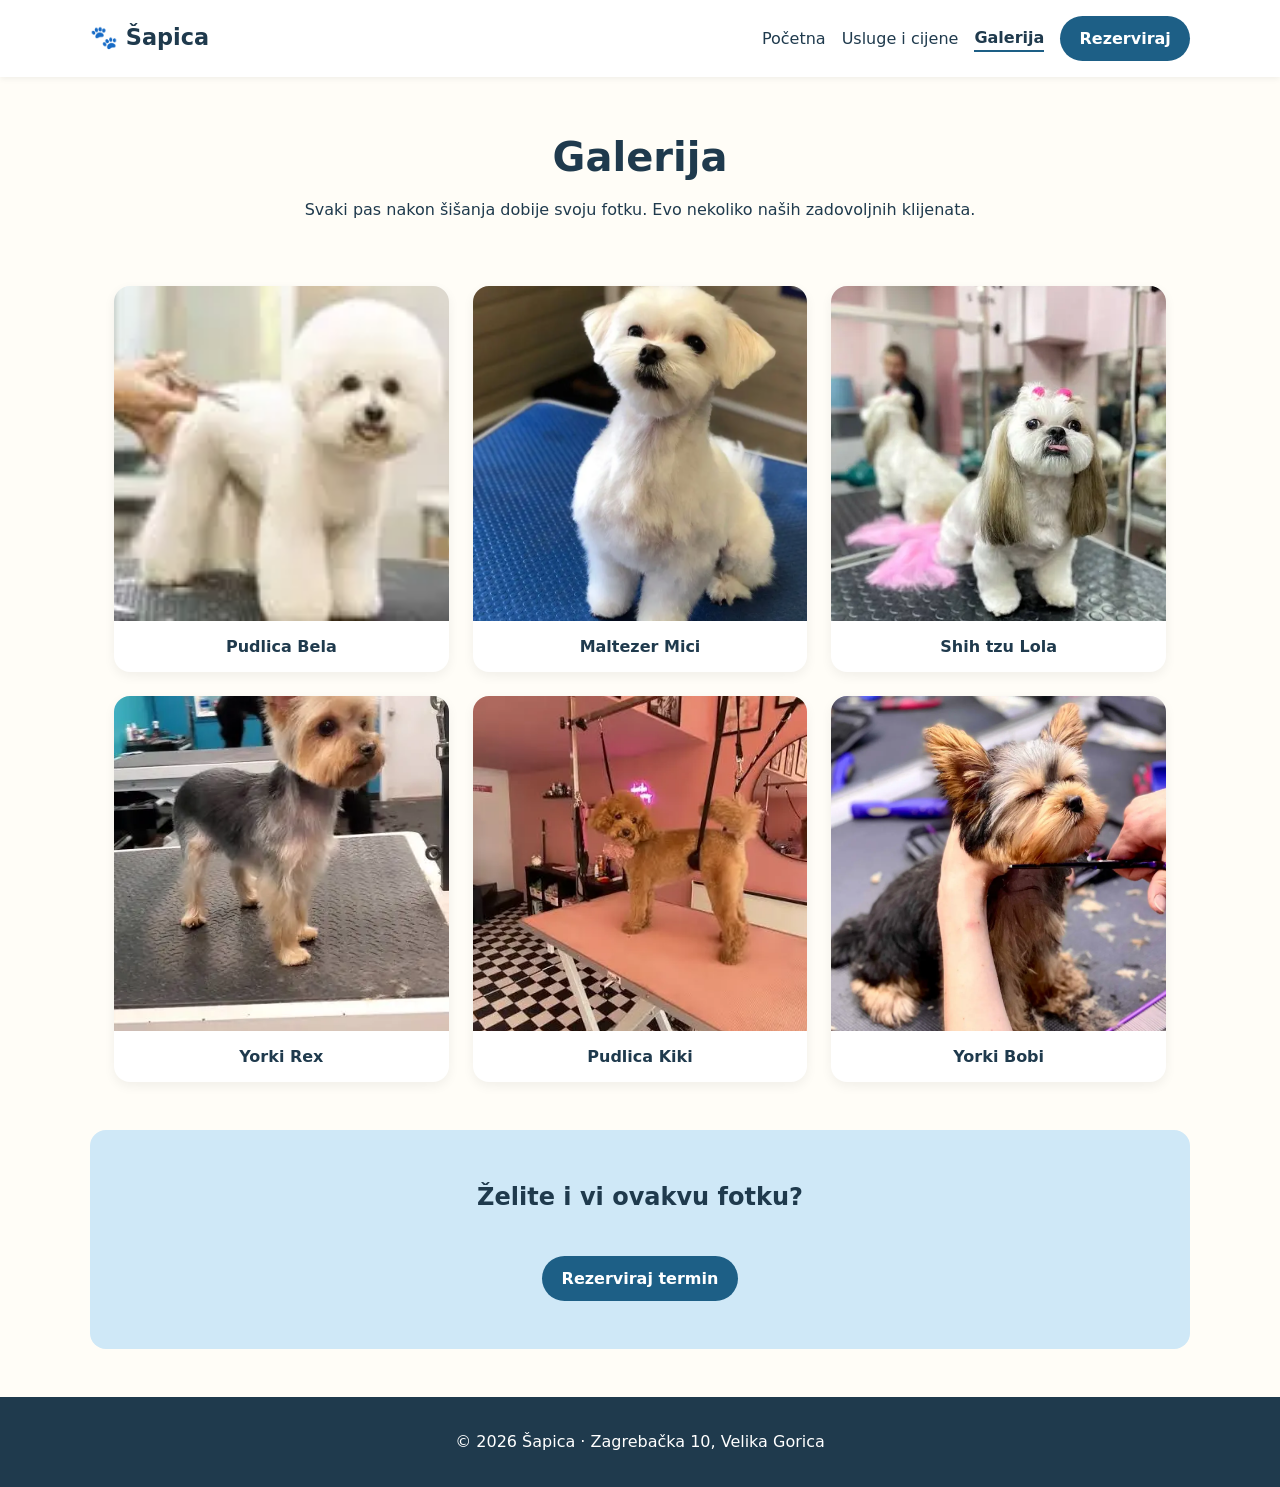
==== galerija.html @ 657484ef "Add files via upload" ====
<!DOCTYPE html>
<html lang="hr">
<head>
  <meta charset="UTF-8">
  <meta name="viewport" content="width=device-width, initial-scale=1.0">
  <title>Galerija – Šapica, Velika Gorica</title>
  <meta name="description" content="Fotografije pasa nakon šišanja u salonu Šapica u Velikoj Gorici: pudlice, maltezeri, shih tzui i yorkiji.">
  <link rel="stylesheet" href="style.css">
</head>
<body>
  <header>
    <a href="index.html" class="logo">🐾 Šapica</a>
    <nav>
      <a href="index.html">Početna</a>
      <a href="usluge.html">Usluge i cijene</a>
      <a href="galerija.html" aria-current="page">Galerija</a>
      <a href="kontakt.html" class="btn">Rezerviraj</a>
    </nav>
  </header>

  <main>
    <section class="naslov-stranice">
      <h1>Galerija</h1>
      <p>Svaki pas nakon šišanja dobije svoju fotku. Evo nekoliko naših zadovoljnih klijenata.</p>
    </section>

    <section class="galerija">
      <figure>
        <img src="slike/pudlica-bijela.webp" alt="Bijela pudlica nakon šišanja" loading="lazy" width="600" height="600">
        <figcaption>Pudlica Bela</figcaption>
      </figure>
      <figure>
        <img src="slike/maltezer-bijeli.webp" alt="Maltezer s kratkom frizurom" loading="lazy" width="600" height="600">
        <figcaption>Maltezer Mici</figcaption>
      </figure>
      <figure>
        <img src="slike/shih-tzu-bijeli.webp" alt="Shih tzu s mašnicom" loading="lazy" width="600" height="600">
        <figcaption>Shih tzu Lola</figcaption>
      </figure>
      <figure>
        <img src="slike/yorkshire-terijer.webp" alt="Yorkshire terijer nakon trimanja" loading="lazy" width="600" height="600">
        <figcaption>Yorki Rex</figcaption>
      </figure>
      <figure>
        <img src="slike/pudlica-smeda.webp" alt="Smeđa pudlica nakon kupanja" loading="lazy" width="600" height="600">
        <figcaption>Pudlica Kiki</figcaption>
      </figure>
      <figure>
        <img src="slike/yorkshire-terijer2.webp" alt="Yorkshire na stolu za šišanje" loading="lazy" width="600" height="600">
        <figcaption>Yorki Bobi</figcaption>
      </figure>
    </section>

    <section class="pravila">
      <h2>Želite i vi ovakvu fotku?</h2>
      <a href="kontakt.html" class="btn">Rezerviraj termin</a>
    </section>
  </main>

  <footer>
    <p>© 2026 Šapica · Zagrebačka 10, Velika Gorica</p>
  </footer>
</body>
</html>
---- style.css ----
:root {
  --plava: #cfe8f7;
  --zuta: #fff3c4;
  --tamna: #1f3a4d;
  --naglasak: #1d5f86;
}

* { box-sizing: border-box; margin: 0; padding: 0; }

body {
  font-family: system-ui, sans-serif;
  color: var(--tamna);
  line-height: 1.6;
  background: #fffdf7;
}

header {
  position: sticky;
  top: 0;
  display: flex;
  justify-content: space-between;
  align-items: center;
  flex-wrap: wrap;
  gap: 1rem;
  padding: 1rem max(1.5rem, calc((100% - 1100px) / 2));
  background: white;
  box-shadow: 0 2px 6px rgba(0,0,0,.06);
}

.logo { font-weight: 700; font-size: 1.4rem; text-decoration: none; color: var(--tamna); }

nav { display: flex; flex-wrap: wrap; gap: 1rem; align-items: center; }
nav a { text-decoration: none; color: var(--tamna); }
nav a:hover { color: var(--naglasak); }

.btn {
  display: inline-block;
  background: var(--naglasak);
  color: white !important;
  padding: .6rem 1.2rem;
  border-radius: 999px;
  text-decoration: none;
  font-weight: 600;
}

.hero {
  background: linear-gradient(135deg, var(--plava), var(--zuta));
  text-align: center;
  padding: 5rem 1.5rem;
}
.hero h1 { font-size: clamp(1.8rem, 5vw, 3rem); max-width: 700px; margin: 0 auto 1rem; }
.hero p { margin-bottom: 1.5rem; }

footer { text-align: center; padding: 2rem; background: var(--tamna); color: white; }

/* Zajednički razmak za sve sekcije unutar main */
main section {
  max-width: 1100px;
  margin: 0 auto;
  padding: 3rem 1.5rem;
}

/* Trenutna stranica u izborniku */
nav a[aria-current="page"] {
  font-weight: 700;
  border-bottom: 2px solid var(--naglasak);
}

/* Naslov stranice */
.naslov-stranice { text-align: center; padding-bottom: 1rem; }
.naslov-stranice h1 { font-size: clamp(1.8rem, 4vw, 2.5rem); margin-bottom: .5rem; }
.napomena {
  display: inline-block;
  margin-top: 1rem;
  background: var(--zuta);
  padding: .4rem 1rem;
  border-radius: 999px;
  font-weight: 600;
}

/* Cjenik u mreži */
.cjenik {
  display: grid;
  grid-template-columns: repeat(auto-fit, minmax(240px, 1fr));
  gap: 1.5rem;
}

.kartica {
  background: white;
  border-radius: 16px;
  padding: 2rem;
  box-shadow: 0 4px 12px rgba(0,0,0,.06);
  text-align: center;
}
.kartica h2 { font-size: 1.3rem; }
.cijena { font-size: 2.5rem; font-weight: 800; color: var(--naglasak); }
.trajanje { color: #555; margin-bottom: 1rem; }

/* Kvačice umjesto točkica */
.kartica ul, .pravila ul { list-style: none; }
.kartica li, .pravila li { padding: .3rem 0; }
.kartica li::before, .pravila li::before { content: "✓ "; color: var(--naglasak); font-weight: 700; }

/* Pravila */
.pravila {
  background: var(--plava);
  border-radius: 16px;
  text-align: center;
  margin-bottom: 3rem !important;
}
.pravila h2 { margin-bottom: 1rem; }
.pravila .btn { margin-top: 1.5rem; }

/* Galerija */
.galerija {
  display: grid;
  grid-template-columns: repeat(auto-fit, minmax(250px, 1fr));
  gap: 1.5rem;
}
.galerija figure {
  background: white;
  border-radius: 16px;
  overflow: hidden;
  box-shadow: 0 4px 12px rgba(0,0,0,.06);
}
.galerija img {
  width: 100%;
  height: auto;
  aspect-ratio: 1 / 1;
  object-fit: cover;
  display: block;
}
.galerija figcaption {
  padding: .8rem;
  text-align: center;
  font-weight: 600;
}

/* Kontakt */
.kontakt {
  display: grid;
  grid-template-columns: repeat(auto-fit, minmax(300px, 1fr));
  gap: 2rem;
}
.obrazac, .info {
  background: white;
  border-radius: 16px;
  padding: 2rem;
  box-shadow: 0 4px 12px rgba(0,0,0,.06);
}
.obrazac { display: flex; flex-direction: column; gap: .4rem; }
.obrazac label { font-weight: 600; margin-top: .6rem; }
.obrazac input, .obrazac select, .obrazac textarea {
  font: inherit;
  padding: .7rem;
  border: 1px solid #c9d6df;
  border-radius: 10px;
}
.obrazac input:focus, .obrazac select:focus, .obrazac textarea:focus {
  outline: 3px solid var(--plava);
  border-color: var(--naglasak);
}
.obrazac .btn { margin-top: 1.2rem; border: none; cursor: pointer; font-size: 1rem; }
.info h2 { font-size: 1.1rem; margin-top: 1rem; }
.info iframe { width: 100%; height: 250px; border: 0; border-radius: 12px; margin-top: 1rem; }

main .hero { max-width: none; }

body {
  min-height: 100vh;
  display: flex;
  flex-direction: column;
}
main { flex: 1; }

/* Prednosti i recenzije */
.prednosti h2, .recenzije h2 { text-align: center; margin-bottom: 2rem; }
.prednosti-mreza {
  display: grid;
  grid-template-columns: repeat(auto-fit, minmax(250px, 1fr));
  gap: 1.5rem;
}
.prednosti article, .recenzije blockquote {
  background: white;
  border-radius: 16px;
  padding: 2rem;
  box-shadow: 0 4px 12px rgba(0,0,0,.06);
  text-align: center;
}
.ikona { font-size: 2.5rem; }
.recenzije blockquote { background: var(--zuta); font-style: italic; }
.recenzije cite { display: block; margin-top: 1rem; font-style: normal; font-weight: 600; }
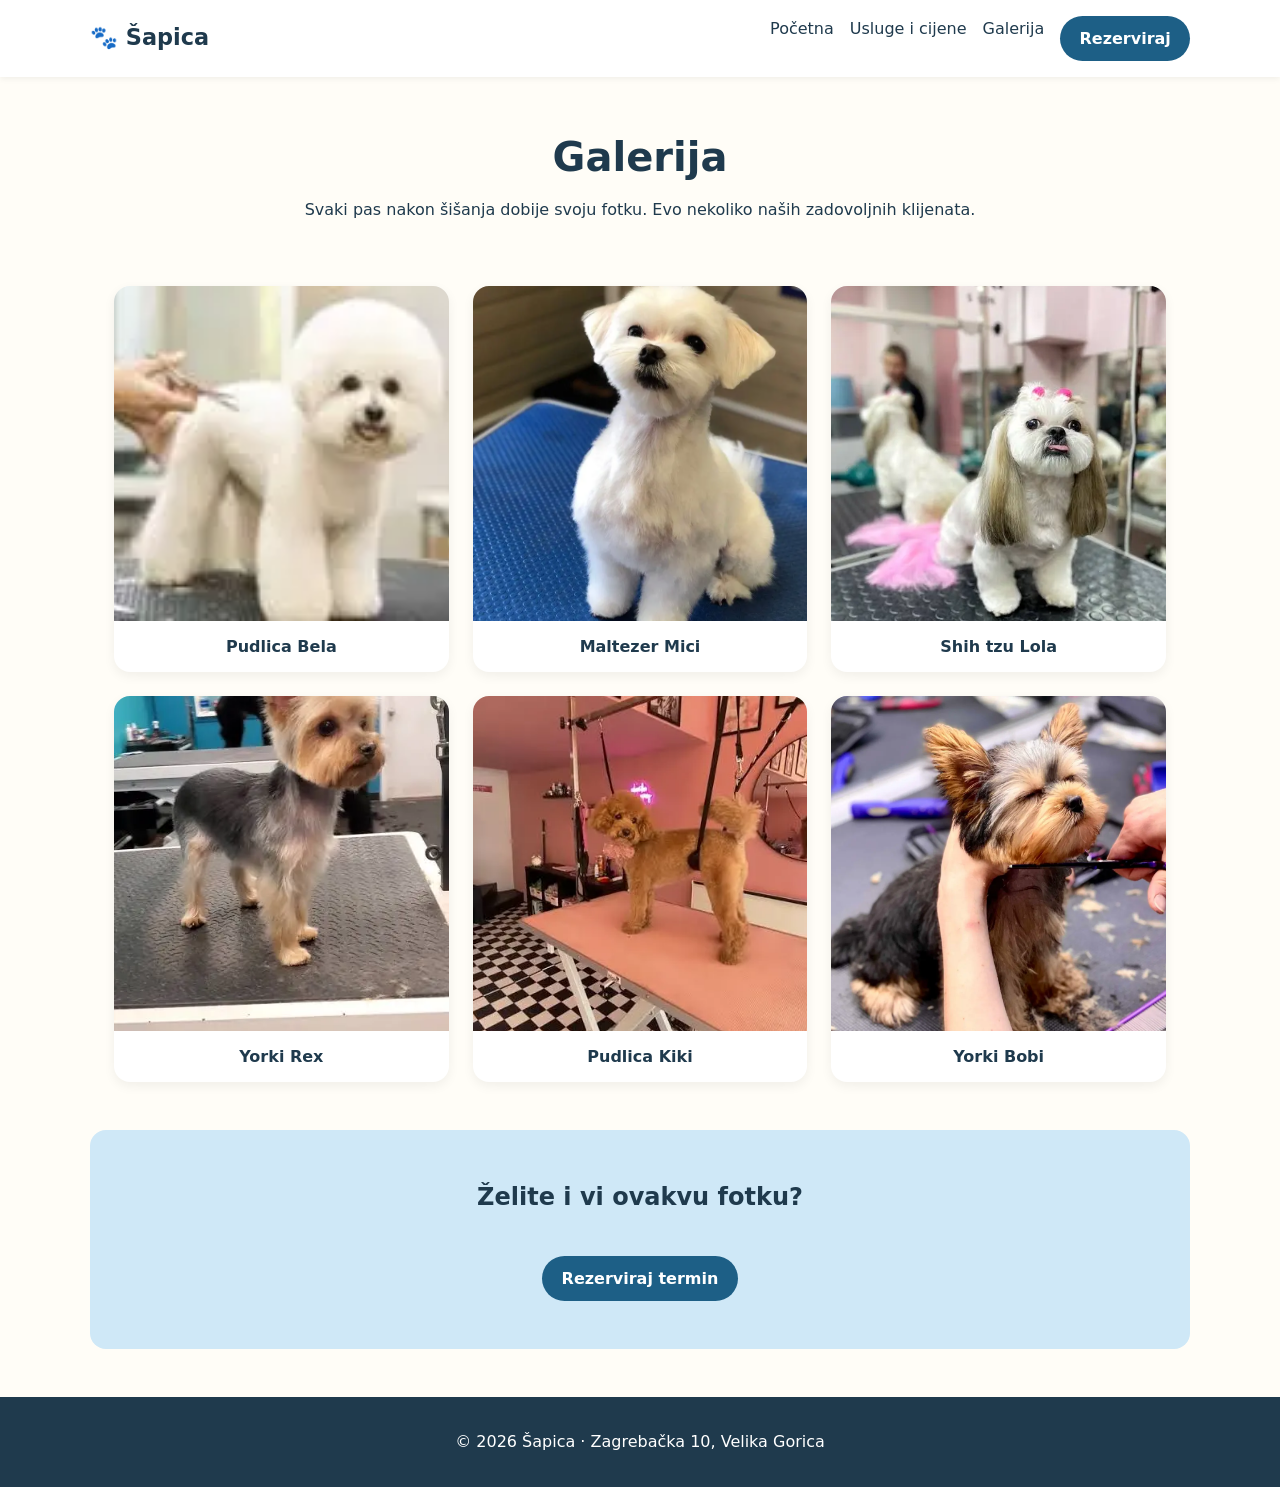
==== commit 8a441997: "Add files via upload" ====
--- a/galerija.html
+++ b/galerija.html
@@ -10,12 +10,15 @@
 <body>
   <header>
     <a href="index.html" class="logo">🐾 Šapica</a>
-    <nav>
-      <a href="index.html">Početna</a>
-      <a href="usluge.html">Usluge i cijene</a>
-      <a href="galerija.html" aria-current="page">Galerija</a>
-      <a href="kontakt.html" class="btn">Rezerviraj</a>
-    </nav>
+   <nav>
+  <button class="hamburger" aria-label="Otvori izbornik" aria-expanded="false" aria-controls="izbornik">☰</button>
+    <ul id="izbornik">
+         <li><a href="index.html">Početna</a></li>
+        <li><a href="usluge.html">Usluge i cijene</a></li>
+        <li><a href="galerija.html">Galerija</a></li>
+        <li><a href="kontakt.html" class="btn">Rezerviraj</a></li>
+    </ul>
+</nav>
   </header>
 
   <main>
@@ -60,5 +63,6 @@
   <footer>
     <p>© 2026 Šapica · Zagrebačka 10, Velika Gorica</p>
   </footer>
+  <script src="script.js"></script>
 </body>
 </html>
--- a/style.css
+++ b/style.css
@@ -189,4 +189,37 @@
 }
 .ikona { font-size: 2.5rem; }
 .recenzije blockquote { background: var(--zuta); font-style: italic; }
-.recenzije cite { display: block; margin-top: 1rem; font-style: normal; font-weight: 600; }+.recenzije cite { display: block; margin-top: 1rem; font-style: normal; font-weight: 600; }
+
+/* Izbornik: na računalu linkovi stoje u jednom redu */
+nav ul {
+  list-style: none;
+  display: flex;
+  gap: 1rem;
+  margin: 0;
+  padding: 0;
+}
+
+/* Na računalu se gumb ☰ ne prikazuje */
+.hamburger {
+  display: none;
+  background: none;
+  border: 0;
+  font-size: 2rem;
+  cursor: pointer;
+}
+
+/* Mobitel: zaslon uži od 700px */
+@media (max-width: 700px) {
+  .hamburger { display: block; }
+
+  nav ul {
+    display: none;            /* linkovi su skriveni */
+    flex-direction: column;   /* jedan ispod drugoga */
+    width: 100%;
+  }
+
+  nav ul.otvoren { display: flex; }  /* prikažu se kad JS doda klasu */
+
+  nav { flex-wrap: wrap; }
+}
